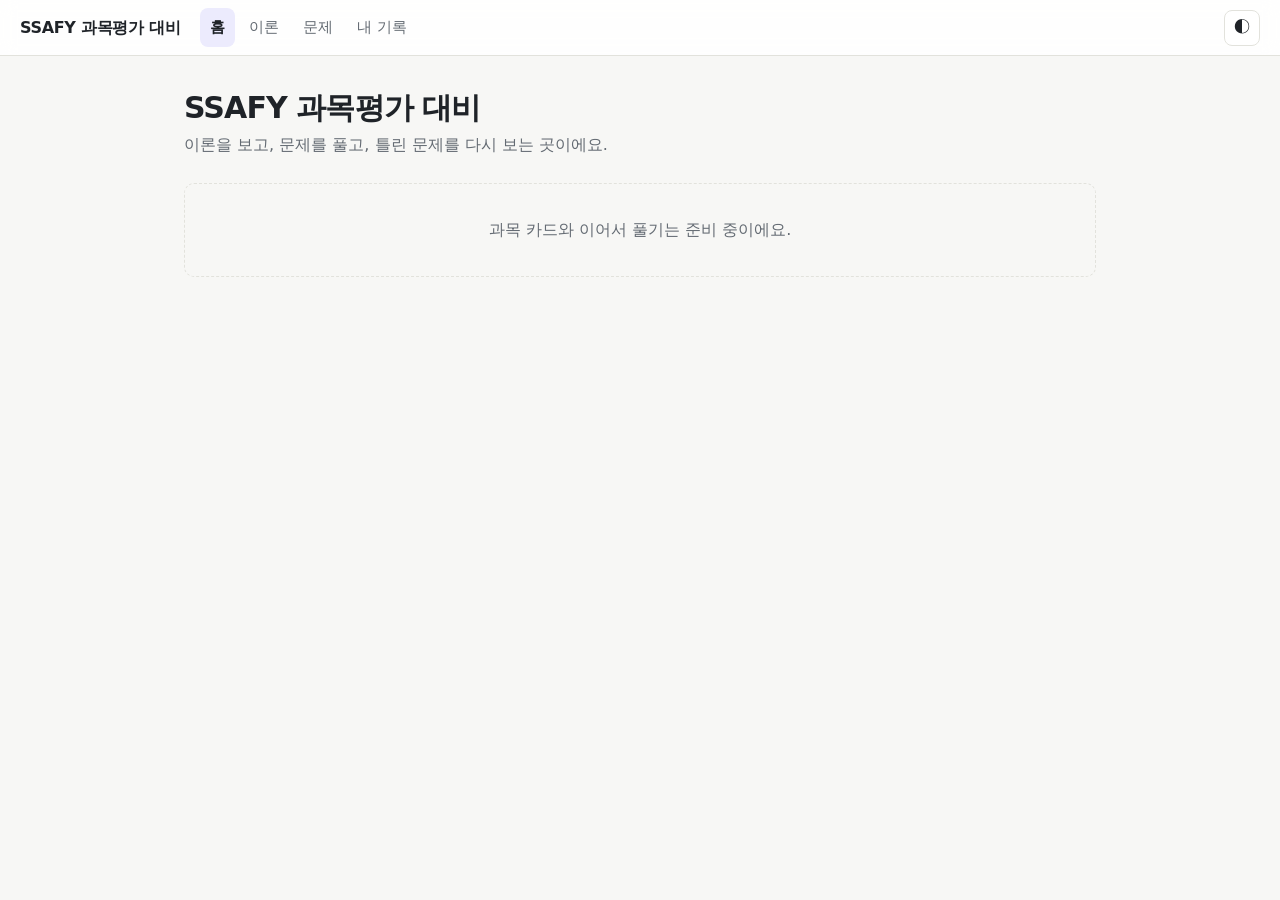
==== index.html @ febeb2d2 "M1 뼈대: 공통 레이아웃, 메뉴, 테마, 공개 점검 스크립트 - .gitignore, scripts/check-public.js (공개 금지 규칙 점검) - css/style.c" ====
<!doctype html>
<html lang="ko">
  <head>
    <meta charset="utf-8" />
    <meta name="viewport" content="width=device-width, initial-scale=1" />
    <title>SSAFY 과목평가 대비</title>
    <link rel="stylesheet" href="./css/style.css" />
    <script type="module" src="./js/app.js"></script>
  </head>
  <body data-page="home">
    <header id="topbar" class="topbar"></header>
    <main class="container">
      <div class="page-head">
        <h1>SSAFY 과목평가 대비</h1>
        <p>이론을 보고, 문제를 풀고, 틀린 문제를 다시 보는 곳이에요.</p>
      </div>
      <div class="empty">과목 카드와 이어서 풀기는 준비 중이에요.</div>
    </main>
  </body>
</html>
---- css/style.css ----
/* =========================================================
   공통 스타일
   색은 모두 :root 의 변수(토큰)로 정의 → 다크 모드에서는 변수만 바꾼다.
   다크 모드: OS 설정(prefers-color-scheme) + 수동 전환(data-theme) 둘 다 지원
   ========================================================= */
:root {
  --bg: #f7f7f5;
  --surface: #ffffff;
  --surface-2: #f0f0ec;
  --text: #1f2328;
  --muted: #646b73;
  --border: #e2e2dc;
  --accent: #5b4bd6;
  --accent-soft: #ecebfd;
  --on-accent: #ffffff;
  --green: #1a7f4b;
  --green-soft: #e3f5ea;
  --red: #c4323c;
  --red-soft: #fdeaea;
  --yellow: #8a6100;
  --yellow-soft: #fdf3d6;
  --code-bg: #1e1f29;
  --code-text: #e6e6ef;
  --code-mark: rgba(255, 214, 102, 0.14);
  --shadow: 0 1px 2px rgba(0, 0, 0, 0.04), 0 4px 16px rgba(0, 0, 0, 0.04);
  --radius: 10px;
  --font: "Pretendard", "Apple SD Gothic Neo", "Malgun Gothic", system-ui, sans-serif;
  --mono: "D2Coding", "JetBrains Mono", Consolas, "Courier New", monospace;
  color-scheme: light;
}

@media (prefers-color-scheme: dark) {
  :root:not([data-theme="light"]) {
    --bg: #15161a;
    --surface: #1d1f24;
    --surface-2: #26282e;
    --text: #e6e7ea;
    --muted: #9aa0a8;
    --border: #33363d;
    --accent: #a497ff;
    --accent-soft: #2b2853;
    --on-accent: #15161a;
    --green: #5fd394;
    --green-soft: #183527;
    --red: #ff7d86;
    --red-soft: #3c1e22;
    --yellow: #f1c45c;
    --yellow-soft: #3a3016;
    --code-bg: #111216;
    --shadow: none;
    color-scheme: dark;
  }
}
:root[data-theme="dark"] {
  --bg: #15161a;
  --surface: #1d1f24;
  --surface-2: #26282e;
  --text: #e6e7ea;
  --muted: #9aa0a8;
  --border: #33363d;
  --accent: #a497ff;
  --accent-soft: #2b2853;
  --on-accent: #15161a;
  --green: #5fd394;
  --green-soft: #183527;
  --red: #ff7d86;
  --red-soft: #3c1e22;
  --yellow: #f1c45c;
  --yellow-soft: #3a3016;
  --code-bg: #111216;
  --shadow: none;
  color-scheme: dark;
}

* {
  box-sizing: border-box;
}

body {
  margin: 0;
  background: var(--bg);
  color: var(--text);
  font-family: var(--font);
  font-size: 16px;
  line-height: 1.75;
  word-break: keep-all;
  overflow-wrap: break-word;
}

a {
  color: var(--accent);
}

:focus-visible {
  outline: 2px solid var(--accent);
  outline-offset: 2px;
}

code {
  font-family: var(--mono);
  font-size: 0.88em;
  padding: 0.1em 0.4em;
  border-radius: 5px;
  background: var(--surface-2);
  border: 1px solid var(--border);
}

kbd {
  font-family: var(--mono);
  font-size: 0.82em;
  padding: 0.1em 0.45em;
  border: 1px solid var(--border);
  border-bottom-width: 2px;
  border-radius: 5px;
  background: var(--surface);
}

/* ---------- 상단 메뉴 ---------- */
.topbar {
  position: sticky;
  top: 0;
  z-index: 10;
  display: flex;
  align-items: center;
  gap: 20px;
  height: 56px;
  padding: 0 20px;
  background: color-mix(in srgb, var(--surface) 88%, transparent);
  backdrop-filter: blur(8px);
  border-bottom: 1px solid var(--border);
}

.brand {
  flex-shrink: 0;
  font-weight: 800;
  color: var(--text);
  text-decoration: none;
  letter-spacing: -0.02em;
}

.topnav {
  display: flex;
  gap: 4px;
  min-width: 0;
  overflow-x: auto;
  scrollbar-width: none;
}

.topnav a {
  flex-shrink: 0;
  padding: 6px 10px;
  border-radius: 8px;
  color: var(--muted);
  font-size: 15px;
  text-decoration: none;
  white-space: nowrap;
}

.topnav a:hover {
  background: var(--surface-2);
  color: var(--text);
}

.topnav a.active {
  background: var(--accent-soft);
  color: var(--text);
  font-weight: 600;
}

.theme-btn {
  margin-left: auto;
  flex-shrink: 0;
  width: 36px;
  height: 36px;
  border: 1px solid var(--border);
  border-radius: 8px;
  background: var(--surface);
  color: var(--text);
  cursor: pointer;
  font-size: 16px;
}

/* ---------- 본문 ---------- */
.container {
  max-width: 960px;
  margin: 0 auto;
  padding: 32px 24px 80px;
}

.page-head {
  margin-bottom: 24px;
}

.page-head h1 {
  margin: 0 0 4px;
  font-size: 30px;
  line-height: 1.3;
  letter-spacing: -0.03em;
}

.page-head p {
  margin: 0;
  color: var(--muted);
}

.section {
  margin-top: 40px;
}

.section h2 {
  margin: 0 0 12px;
  font-size: 20px;
  letter-spacing: -0.02em;
}

.muted {
  color: var(--muted);
}

/* ---------- 카드 ---------- */
.grid {
  display: grid;
  grid-template-columns: repeat(auto-fill, minmax(260px, 1fr));
  gap: 16px;
}

.card {
  padding: 20px;
  border: 1px solid var(--border);
  border-radius: var(--radius);
  background: var(--surface);
  box-shadow: var(--shadow);
}

.card h3 {
  margin: 0 0 4px;
  font-size: 18px;
}

.card p {
  margin: 0;
}

.card .actions {
  display: flex;
  flex-wrap: wrap;
  gap: 8px;
  margin-top: 16px;
}

/* 아직 내용이 없는 영역 */
.empty {
  padding: 32px 20px;
  border: 1px dashed var(--border);
  border-radius: var(--radius);
  color: var(--muted);
  text-align: center;
}

/* ---------- 버튼 ---------- */
.btn {
  display: inline-flex;
  align-items: center;
  justify-content: center;
  gap: 6px;
  padding: 8px 14px;
  border: 1px solid var(--border);
  border-radius: 8px;
  background: var(--surface);
  color: var(--text);
  font: inherit;
  font-size: 14px;
  font-weight: 600;
  text-decoration: none;
  cursor: pointer;
}

.btn:hover {
  border-color: var(--accent);
}

.btn.primary {
  background: var(--accent);
  border-color: var(--accent);
  color: var(--on-accent);
}

.btn:disabled {
  opacity: 0.5;
  cursor: not-allowed;
}

/* ---------- 강조 상자 ---------- */
.note,
.tip,
.warn,
.error {
  margin: 20px 0;
  padding: 14px 18px;
  border-radius: var(--radius);
  border-left: 4px solid;
}

.note {
  background: var(--accent-soft);
  border-color: var(--accent);
}

.tip {
  background: var(--green-soft);
  border-color: var(--green);
}

.warn {
  background: var(--yellow-soft);
  border-color: var(--yellow);
}

.error {
  background: var(--red-soft);
  border-color: var(--red);
}

.note > :first-child,
.tip > :first-child,
.warn > :first-child,
.error > :first-child {
  margin-top: 0;
}

.note > :last-child,
.tip > :last-child,
.warn > :last-child,
.error > :last-child {
  margin-bottom: 0;
}

.tag {
  display: inline-block;
  padding: 0 8px;
  border-radius: 999px;
  background: var(--accent-soft);
  color: var(--accent);
  font-size: 12px;
  font-weight: 700;
  vertical-align: middle;
}

/* ---------- 코드 블록 (render.js 가 만든다) ---------- */
.code-block {
  margin: 16px 0;
  border-radius: var(--radius);
  overflow: hidden;
  background: var(--code-bg);
  color: var(--code-text);
  border: 1px solid var(--border);
}

.code-block figcaption {
  display: flex;
  align-items: center;
  justify-content: space-between;
  padding: 6px 12px;
  font-size: 12px;
  background: rgba(255, 255, 255, 0.05);
  color: #a9abb8;
  font-family: var(--mono);
}

.code-block .copy {
  border: 0;
  background: transparent;
  color: #a9abb8;
  font: inherit;
  cursor: pointer;
}

.code-block .copy:hover {
  color: #fff;
}

.code-block pre {
  margin: 0;
  padding: 10px 0;
  overflow-x: auto;
  font-family: var(--mono);
  font-size: 13.5px;
  line-height: 1.65;
}

.code-block code {
  padding: 0;
  border: 0;
  background: none;
  font-size: inherit;
}

.line {
  display: block;
  padding-right: 16px;
  white-space: pre;
}

.ln {
  display: inline-block;
  width: 3.2em;
  padding-right: 1em;
  text-align: right;
  color: #5c5f70;
  user-select: none;
}

.line.mark {
  background: var(--code-mark);
  box-shadow: inset 3px 0 0 #ffd666;
}

.t-com {
  color: #7f8496;
  font-style: italic;
}
.t-str {
  color: #a5d6a7;
}
.t-key {
  color: #c792ea;
}
.t-num {
  color: #f78c6c;
}
.t-fn {
  color: #82aaff;
}
.t-tag {
  color: #f07178;
}
.t-attr {
  color: #ffcb6b;
}
.t-sel {
  color: #ffcb6b;
}
.t-prop {
  color: #89ddff;
}
.t-val {
  color: #c3e88d;
}

/* ---------- 반응형 ---------- */
@media (max-width: 720px) {
  .container {
    padding: 20px 16px 60px;
  }
  .page-head h1 {
    font-size: 24px;
  }
  .topbar {
    gap: 8px;
    padding: 0 12px;
  }
  .brand {
    display: none;
  }
  .grid {
    grid-template-columns: minmax(0, 1fr);
  }
}
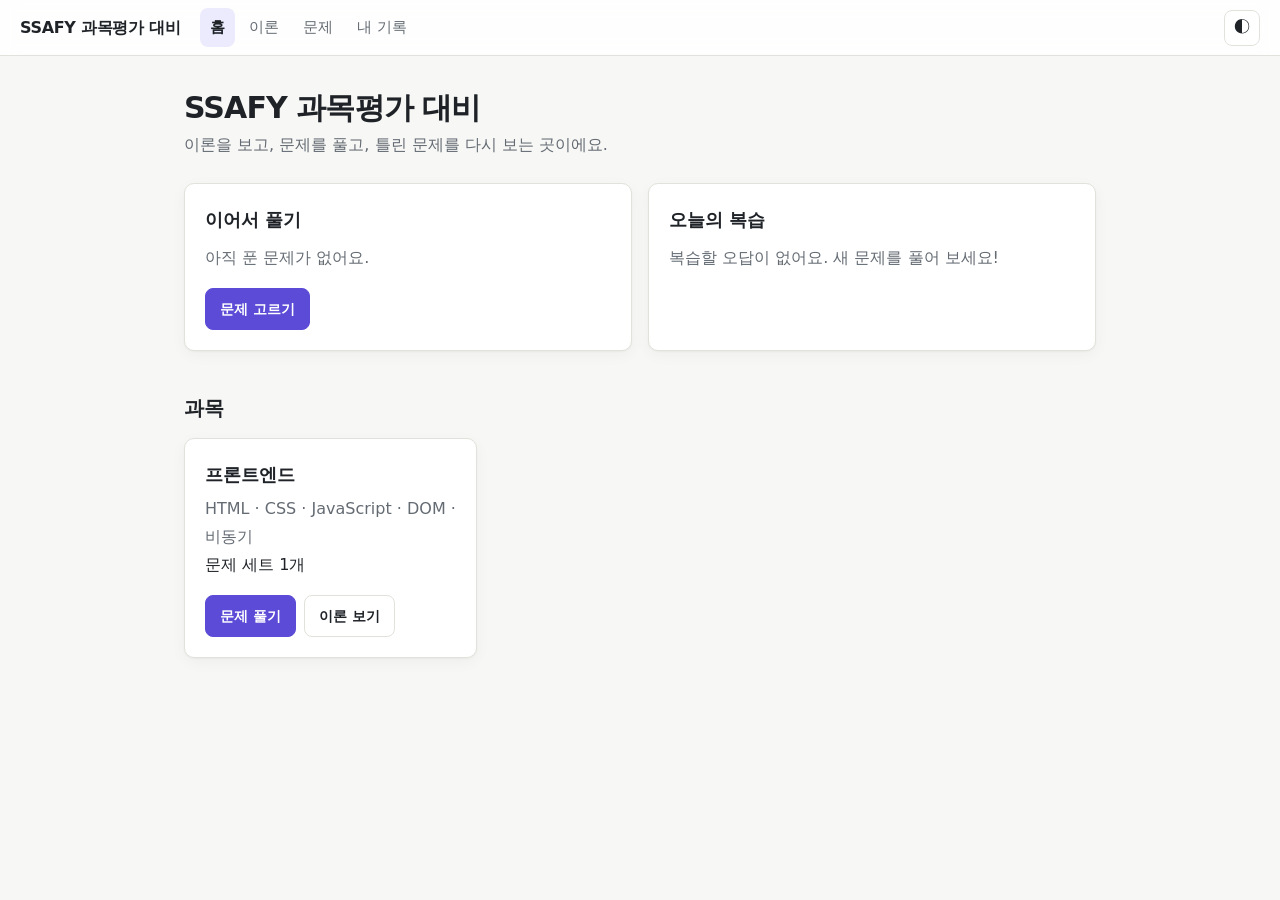
==== commit dde90528: "M5 개인 페이지: 진행률, 오답 노트, 단원별 정답률, 내보내기/가져오기 - 내 기록: 세트별 진행률·점수, 오답 노트(복습 완료 체크), 단원별 정답률, 북마크 - 기록 내보내" ====
--- a/index.html
+++ b/index.html
@@ -6,6 +6,7 @@
     <title>SSAFY 과목평가 대비</title>
     <link rel="stylesheet" href="./css/style.css" />
     <script type="module" src="./js/app.js"></script>
+    <script type="module" src="./js/pages/home.js"></script>
   </head>
   <body data-page="home">
     <header id="topbar" class="topbar"></header>
@@ -14,7 +15,9 @@
         <h1>SSAFY 과목평가 대비</h1>
         <p>이론을 보고, 문제를 풀고, 틀린 문제를 다시 보는 곳이에요.</p>
       </div>
-      <div class="empty">과목 카드와 이어서 풀기는 준비 중이에요.</div>
+      <div id="home-root">
+        <p class="empty">불러오는 중이에요…</p>
+      </div>
     </main>
   </body>
 </html>
--- a/css/style.css
+++ b/css/style.css
@@ -346,6 +346,95 @@
   vertical-align: middle;
 }
 
+/* ---------- 필터 칩 ---------- */
+.filters {
+  display: grid;
+  gap: 8px;
+  margin-bottom: 20px;
+}
+
+.chips {
+  display: flex;
+  flex-wrap: wrap;
+  gap: 6px;
+}
+
+.chip {
+  padding: 4px 12px;
+  border: 1px solid var(--border);
+  border-radius: 999px;
+  background: var(--surface);
+  color: var(--muted);
+  font: inherit;
+  font-size: 14px;
+  cursor: pointer;
+}
+
+.chip:hover {
+  color: var(--text);
+  border-color: var(--accent);
+}
+
+.chip[aria-pressed="true"],
+.chip[aria-current="page"] {
+  background: var(--accent-soft);
+  border-color: var(--accent);
+  color: var(--text);
+  font-weight: 600;
+}
+
+/* ---------- 문제 세트 카드 ---------- */
+.set-card {
+  display: flex;
+  flex-direction: column;
+}
+
+.set-card .set-meta {
+  display: flex;
+  flex-wrap: wrap;
+  align-items: center;
+  gap: 6px;
+  color: var(--muted);
+  font-size: 13px;
+}
+
+.set-card .set-status {
+  display: flex;
+  flex-wrap: wrap;
+  justify-content: space-between;
+  gap: 4px 12px;
+  margin-top: 12px;
+  font-size: 14px;
+}
+
+.set-card .actions {
+  margin-top: auto;
+  padding-top: 16px;
+}
+
+.tag-private {
+  background: var(--yellow-soft);
+  color: var(--yellow);
+}
+
+.progress {
+  height: 6px;
+  margin-top: 6px;
+  border-radius: 999px;
+  background: var(--surface-2);
+  overflow: hidden;
+}
+
+.progress span {
+  display: block;
+  height: 100%;
+  background: var(--accent);
+}
+
+.grid > .empty {
+  grid-column: 1 / -1;
+}
+
 /* ---------- 코드 블록 (render.js 가 만든다) ---------- */
 .code-block {
   margin: 16px 0;
@@ -466,3 +555,815 @@
     grid-template-columns: minmax(0, 1fr);
   }
 }
+
+/* =========================================================
+   문제 풀기 (pages/solve.html)
+   ========================================================= */
+.sr-only {
+  position: absolute;
+  width: 1px;
+  height: 1px;
+  overflow: hidden;
+  clip: rect(0 0 0 0);
+  white-space: nowrap;
+}
+
+.eyebrow {
+  margin: 0;
+  font-size: 14px;
+  color: var(--muted);
+}
+
+.solve-title {
+  margin-bottom: 12px;
+}
+
+.btn.small {
+  padding: 4px 10px;
+  font-size: 13px;
+}
+
+.solve-layout {
+  display: grid;
+  grid-template-columns: minmax(0, 1fr) 220px;
+  gap: 24px;
+  margin-top: 20px;
+  align-items: start;
+}
+
+/* ---------- 번호 패널 ---------- */
+.qpanel {
+  position: sticky;
+  top: 72px;
+  padding: 16px;
+  border: 1px solid var(--border);
+  border-radius: var(--radius);
+  background: var(--surface);
+}
+
+.qpanel-title {
+  margin: 0 0 8px;
+  font-size: 13px;
+  font-weight: 700;
+  color: var(--muted);
+}
+
+.qnums {
+  display: grid;
+  grid-template-columns: repeat(auto-fill, minmax(34px, 1fr));
+  gap: 6px;
+}
+
+.qnum {
+  position: relative;
+  height: 34px;
+  padding: 0;
+  border: 1px solid var(--border);
+  border-radius: 6px;
+  background: var(--surface);
+  color: var(--text);
+  font: inherit;
+  font-size: 13px;
+  cursor: pointer;
+}
+
+.qnum:hover {
+  border-color: var(--accent);
+}
+
+.qnum[aria-current="true"] {
+  outline: 2px solid var(--accent);
+  outline-offset: 1px;
+  font-weight: 700;
+}
+
+.qnum.is-correct,
+.dot.is-correct {
+  background: var(--green-soft);
+  border-color: var(--green);
+}
+
+.qnum.is-wrong,
+.dot.is-wrong {
+  background: var(--red-soft);
+  border-color: var(--red);
+}
+
+.qnum.is-draft,
+.dot.is-draft {
+  background: var(--yellow-soft);
+  border-color: var(--yellow);
+}
+
+.qnum.is-marked::after {
+  content: "★";
+  position: absolute;
+  top: -7px;
+  right: -4px;
+  color: var(--yellow);
+  font-size: 12px;
+  line-height: 1;
+}
+
+.qpanel-legend {
+  display: flex;
+  flex-wrap: wrap;
+  gap: 2px 10px;
+  margin: 12px 0;
+  font-size: 12px;
+  color: var(--muted);
+}
+
+.qpanel-legend > span {
+  white-space: nowrap;
+}
+
+.dot {
+  display: inline-block;
+  width: 10px;
+  height: 10px;
+  margin-right: 4px;
+  border: 1px solid var(--border);
+  border-radius: 3px;
+  vertical-align: -1px;
+}
+
+.qpanel-legend .star {
+  margin-right: 3px;
+  color: var(--yellow);
+}
+
+/* ---------- 문항 카드 ---------- */
+.question-head {
+  display: flex;
+  align-items: center;
+  justify-content: space-between;
+  gap: 12px;
+}
+
+.question-head h2 {
+  margin: 0;
+  font-size: 16px;
+}
+
+.question-head h2:focus {
+  outline: none;
+}
+
+.qbadge {
+  display: inline-block;
+  padding: 0 8px;
+  border-radius: 6px;
+  background: var(--accent);
+  color: var(--on-accent);
+  font-size: 14px;
+}
+
+.qtype {
+  color: var(--muted);
+  font-size: 14px;
+  font-weight: 600;
+}
+
+.bookmark {
+  width: 36px;
+  height: 36px;
+  border: 1px solid var(--border);
+  border-radius: 8px;
+  background: var(--surface);
+  color: var(--muted);
+  font-size: 18px;
+  cursor: pointer;
+}
+
+.bookmark[aria-pressed="true"] {
+  color: var(--yellow);
+  border-color: var(--yellow);
+  background: var(--yellow-soft);
+}
+
+.question-text {
+  margin: 12px 0;
+  font-size: 17px;
+  font-weight: 600;
+}
+
+.question-text p,
+.feedback p,
+.model p {
+  margin: 0 0 8px;
+}
+
+.answer-area {
+  margin-top: 16px;
+}
+
+.hint {
+  margin: 8px 0;
+  font-size: 13px;
+  color: var(--muted);
+}
+
+/* 객관식 보기 */
+.options {
+  display: grid;
+  gap: 8px;
+  margin: 0 0 12px;
+  padding: 0;
+  list-style: none;
+}
+
+.option {
+  display: flex;
+  align-items: flex-start;
+  gap: 10px;
+  width: 100%;
+  padding: 10px 14px;
+  border: 1px solid var(--border);
+  border-radius: 8px;
+  background: var(--surface);
+  color: var(--text);
+  font: inherit;
+  text-align: left;
+  cursor: pointer;
+}
+
+.option:hover:not([aria-disabled="true"]) {
+  border-color: var(--accent);
+}
+
+.option[aria-disabled="true"] {
+  cursor: default;
+}
+
+.option .opt-num {
+  flex-shrink: 0;
+  width: 24px;
+  height: 24px;
+  margin-top: 2px;
+  border-radius: 50%;
+  background: var(--surface-2);
+  font-size: 13px;
+  font-weight: 700;
+  line-height: 24px;
+  text-align: center;
+}
+
+.option .opt-text {
+  min-width: 0;
+}
+
+.option.is-picked {
+  border-color: var(--accent);
+  background: var(--accent-soft);
+}
+
+.option.is-picked .opt-num {
+  background: var(--accent);
+  color: var(--on-accent);
+}
+
+.option.is-answer {
+  border-color: var(--green);
+  background: var(--green-soft);
+}
+
+.option.is-answer .opt-num {
+  background: var(--green);
+  color: var(--surface);
+}
+
+.option.is-picked[aria-disabled="true"]:not(.is-answer) {
+  border-color: var(--red);
+  background: var(--red-soft);
+}
+
+.option.is-picked[aria-disabled="true"]:not(.is-answer) .opt-num {
+  background: var(--red);
+  color: var(--surface);
+}
+
+/* 주관식 */
+.short-form {
+  display: flex;
+  gap: 8px;
+}
+
+.short-form input,
+.exam-short,
+.essay-input {
+  flex: 1;
+  min-width: 0;
+  padding: 8px 12px;
+  border: 1px solid var(--border);
+  border-radius: 8px;
+  background: var(--bg);
+  color: var(--text);
+  font: inherit;
+}
+
+.short-form input:focus,
+.exam-short:focus,
+.essay-input:focus {
+  border-color: var(--accent);
+  outline: none;
+}
+
+/* 서술형 */
+.essay-label {
+  display: block;
+  margin-bottom: 4px;
+  font-size: 14px;
+  font-weight: 600;
+}
+
+.save-state {
+  margin-left: 6px;
+  color: var(--muted);
+  font-size: 12px;
+  font-weight: 400;
+}
+
+.essay-input {
+  display: block;
+  width: 100%;
+  margin-bottom: 12px;
+  line-height: 1.6;
+  resize: vertical;
+}
+
+.model,
+.rubric {
+  margin: 12px 0;
+  padding: 14px 16px;
+  border-radius: 8px;
+  background: var(--surface-2);
+}
+
+.model-title {
+  margin: 0 0 6px !important;
+  font-size: 13px;
+  font-weight: 700;
+  color: var(--muted);
+}
+
+.checklist {
+  margin: 0;
+  padding: 0;
+  list-style: none;
+}
+
+.check {
+  display: flex;
+  gap: 8px;
+  padding: 4px 0;
+  cursor: pointer;
+}
+
+.check input {
+  flex-shrink: 0;
+  width: 18px;
+  height: 18px;
+  margin-top: 5px;
+  accent-color: var(--accent);
+}
+
+/* 채점 결과 */
+.feedback {
+  margin-top: 12px;
+  padding: 14px 16px;
+  border-radius: 8px;
+  border-left: 4px solid;
+}
+
+.feedback:focus {
+  outline: none;
+}
+
+.feedback.is-ok {
+  background: var(--green-soft);
+  border-color: var(--green);
+}
+
+.feedback.is-no {
+  background: var(--red-soft);
+  border-color: var(--red);
+}
+
+.feedback-title {
+  font-weight: 700;
+}
+
+.feedback.is-ok .feedback-title {
+  color: var(--green);
+}
+
+.feedback.is-no .feedback-title {
+  color: var(--red);
+}
+
+/* 이동 */
+.qnav {
+  display: flex;
+  align-items: center;
+  justify-content: space-between;
+  gap: 12px;
+  margin-top: 16px;
+}
+
+.kbd-hint {
+  margin: 12px 0 0;
+  font-size: 12px;
+  color: var(--muted);
+}
+
+/* 모드 탭 */
+.chip {
+  text-decoration: none;
+}
+
+.mode-tabs {
+  margin-bottom: 4px;
+}
+
+.solve-layout.single {
+  grid-template-columns: minmax(0, 1fr);
+}
+
+/* ---------- 시험 모드 ---------- */
+.exam-short {
+  display: block;
+  width: 100%;
+}
+
+.exam-bar {
+  position: sticky;
+  top: 56px;
+  z-index: 5;
+  display: flex;
+  flex-wrap: wrap;
+  align-items: center;
+  gap: 8px 16px;
+  margin-top: 16px;
+  padding: 10px 16px;
+  border: 1px solid var(--border);
+  border-radius: var(--radius);
+  background: var(--surface);
+  box-shadow: var(--shadow);
+}
+
+.exam-bar p {
+  margin: 0;
+}
+
+.exam-bar .btn {
+  margin-left: auto;
+}
+
+.timer strong {
+  font-family: var(--mono);
+  font-size: 20px;
+  font-variant-numeric: tabular-nums;
+}
+
+.timer.is-urgent strong {
+  color: var(--red);
+}
+
+.qnum.is-answered,
+.dot.is-answered {
+  background: var(--accent-soft);
+  border-color: var(--accent);
+}
+
+.intro h2 {
+  margin: 0 0 8px;
+  font-size: 20px;
+}
+
+.intro ul {
+  margin: 0;
+  padding-left: 1.2em;
+}
+
+/* ---------- 시험 결과 ---------- */
+.result-hero h2 {
+  margin: 0;
+  font-size: 16px;
+  color: var(--muted);
+}
+
+.result-hero h2:focus {
+  outline: none;
+}
+
+.score-big {
+  margin: 4px 0 !important;
+  font-size: 18px;
+}
+
+.score-big strong {
+  font-size: 44px;
+  letter-spacing: -0.03em;
+  color: var(--accent);
+}
+
+.warn-text {
+  color: var(--yellow);
+  font-weight: 600;
+}
+
+.note-text {
+  margin-top: 8px !important;
+  color: var(--accent);
+  font-weight: 600;
+}
+
+.small {
+  font-size: 13px;
+  font-weight: 400;
+}
+
+.table-wrap {
+  overflow-x: auto;
+}
+
+.stat-table {
+  width: 100%;
+  border-collapse: collapse;
+  font-size: 15px;
+}
+
+.stat-table th,
+.stat-table td {
+  padding: 8px 10px;
+  border-bottom: 1px solid var(--border);
+  text-align: left;
+  font-weight: 400;
+}
+
+.stat-table th {
+  width: 35%;
+}
+
+.stat-table td:nth-child(2) {
+  width: 30%;
+  white-space: nowrap;
+}
+
+.stat-table .progress {
+  margin: 0;
+}
+
+.pending-essay {
+  margin-bottom: 16px;
+}
+
+.pending-essay h3 {
+  margin: 0 0 8px;
+  font-size: 16px;
+}
+
+.my-answer {
+  margin: 12px 0;
+  padding: 14px 16px;
+  border: 1px dashed var(--border);
+  border-radius: 8px;
+}
+
+.my-answer p {
+  margin: 0 0 8px;
+}
+
+.wrong-list {
+  display: grid;
+  gap: 8px;
+  margin: 0;
+  padding: 0;
+  list-style: none;
+}
+
+.wrong-list a {
+  display: flex;
+  flex-wrap: wrap;
+  align-items: center;
+  gap: 4px 8px;
+  padding: 10px 14px;
+  border: 1px solid var(--border);
+  border-radius: 8px;
+  background: var(--surface);
+  color: var(--text);
+  text-decoration: none;
+}
+
+.wrong-list a:hover {
+  border-color: var(--accent);
+}
+
+.wrong-preview {
+  flex: 1 1 200px;
+  min-width: 0;
+  color: var(--muted);
+}
+
+@media (max-width: 860px) {
+  .solve-layout {
+    grid-template-columns: minmax(0, 1fr);
+  }
+  .qpanel {
+    position: static;
+  }
+}
+
+@media (max-width: 480px) {
+  .exam-bar {
+    flex-wrap: nowrap;
+    gap: 12px;
+    padding: 8px 12px;
+  }
+  .exam-bar .bar-label {
+    position: absolute;
+    width: 1px;
+    height: 1px;
+    overflow: hidden;
+    clip: rect(0 0 0 0);
+  }
+}
+
+@media (max-width: 720px) {
+  .kbd-hint {
+    display: none;
+  }
+  .question-text {
+    font-size: 16px;
+  }
+}
+
+/* =========================================================
+   홈 · 내 기록
+   ========================================================= */
+.home-grid {
+  display: grid;
+  grid-template-columns: repeat(auto-fit, minmax(280px, 1fr));
+  gap: 16px;
+}
+
+.home-card h2 {
+  margin: 0 0 8px;
+  font-size: 18px;
+}
+
+.big-number {
+  margin: 0 !important;
+}
+
+.big-number strong {
+  font-size: 40px;
+  color: var(--accent);
+  letter-spacing: -0.03em;
+}
+
+.link-list {
+  display: grid;
+  gap: 8px;
+  margin: 0;
+  padding: 0;
+  list-style: none;
+}
+
+.link-list a {
+  display: flex;
+  flex-wrap: wrap;
+  align-items: center;
+  gap: 4px 10px;
+  padding: 10px 14px;
+  border: 1px solid var(--border);
+  border-radius: 8px;
+  color: var(--text);
+  text-decoration: none;
+}
+
+.link-list a:hover {
+  border-color: var(--accent);
+}
+
+.link-list .progress {
+  flex-basis: 100%;
+  margin: 0;
+}
+
+.my-toc {
+  margin-bottom: 8px;
+}
+
+.score-list {
+  display: grid;
+  gap: 2px;
+  margin: 12px 0 0;
+  font-size: 14px;
+}
+
+.score-list div {
+  display: flex;
+  flex-wrap: wrap;
+  gap: 0 8px;
+}
+
+.score-list dt {
+  min-width: 5em;
+  color: var(--muted);
+}
+
+.score-list dd {
+  margin: 0;
+}
+
+.retry-links {
+  margin: 8px 0;
+}
+
+.note-list {
+  display: grid;
+  gap: 8px;
+  margin: 12px 0 0;
+  padding: 0;
+  list-style: none;
+}
+
+.note-item {
+  display: flex;
+  flex-wrap: wrap;
+  align-items: center;
+  gap: 8px 12px;
+  padding: 10px 14px;
+  border: 1px solid var(--border);
+  border-radius: 8px;
+  background: var(--surface);
+}
+
+.note-item > a {
+  display: flex;
+  flex: 1 1 260px;
+  flex-wrap: wrap;
+  align-items: center;
+  gap: 4px 8px;
+  min-width: 0;
+  color: var(--text);
+  text-decoration: none;
+}
+
+.note-item > a:hover .wrong-preview {
+  color: var(--text);
+  text-decoration: underline;
+}
+
+.note-item.is-reviewed {
+  opacity: 0.65;
+}
+
+.note-item.is-missing {
+  justify-content: space-between;
+}
+
+.review-check {
+  flex-shrink: 0;
+  font-size: 14px;
+}
+
+.review-check input {
+  margin-top: 3px;
+}
+
+.file-btn {
+  position: relative;
+}
+
+.file-btn input {
+  position: absolute;
+  inset: 0;
+  opacity: 0;
+  cursor: pointer;
+}
+
+.file-btn:focus-within {
+  outline: 2px solid var(--accent);
+  outline-offset: 2px;
+}
+
+.btn.danger {
+  color: var(--red);
+}
+
+.btn.danger:hover {
+  border-color: var(--red);
+}
+
+.data-msg {
+  margin: 8px 0 0 !important;
+  font-weight: 600;
+  color: var(--green);
+}
+
+.data-msg.is-error {
+  color: var(--red);
+}
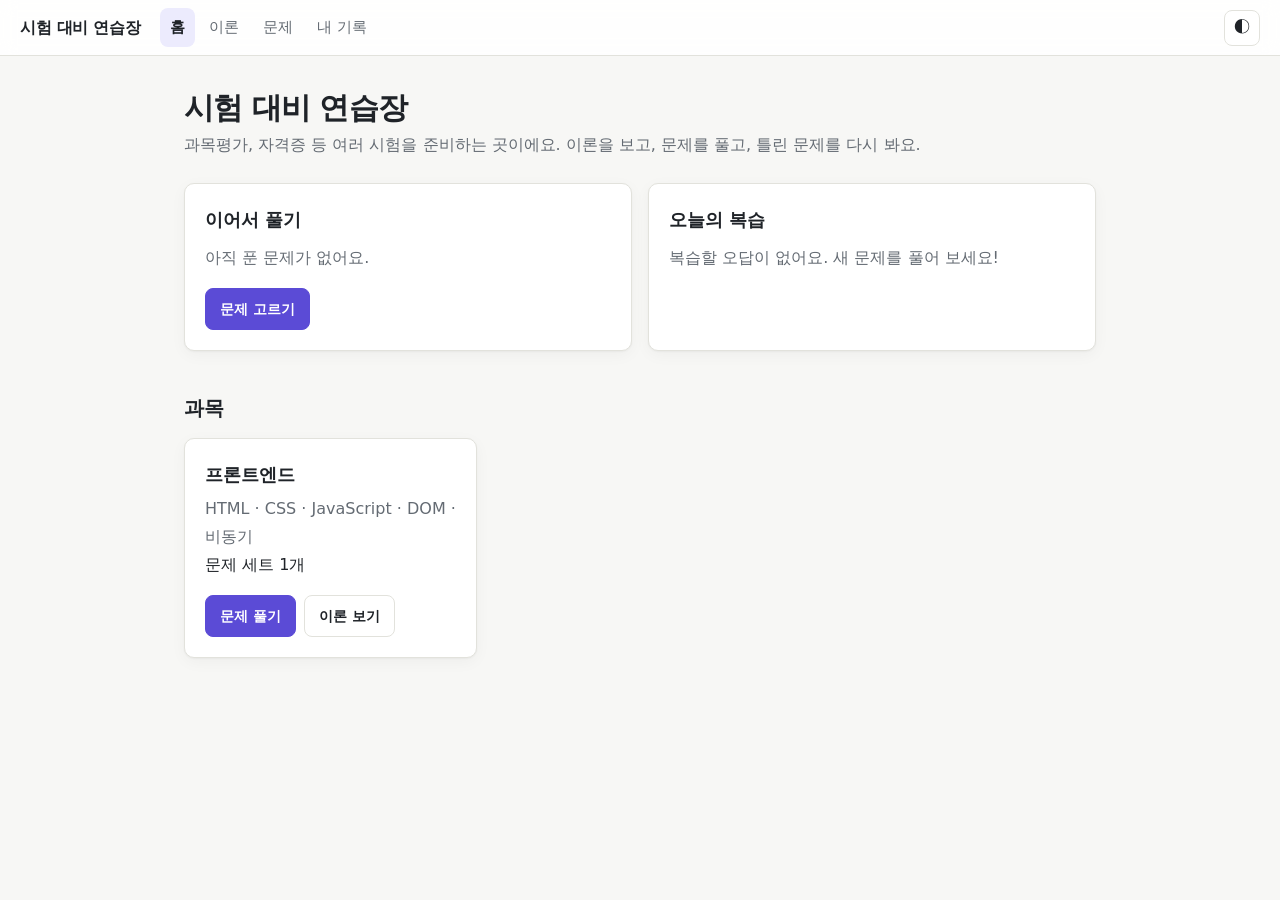
==== commit f737ecb0: "사이트 이름을 "시험 대비 연습장"으로 변경 - SSAFY 과목평가뿐 아니라 자격증 등 여러 시험을 대비하는 사이트로 이름과 소개 문구 변경 - 페이지 제목은 js/app.js 의" ====
--- a/index.html
+++ b/index.html
@@ -3,7 +3,7 @@
   <head>
     <meta charset="utf-8" />
     <meta name="viewport" content="width=device-width, initial-scale=1" />
-    <title>SSAFY 과목평가 대비</title>
+    <title>시험 대비 연습장</title>
     <link rel="stylesheet" href="./css/style.css" />
     <script type="module" src="./js/app.js"></script>
     <script type="module" src="./js/pages/home.js"></script>
@@ -12,8 +12,8 @@
     <header id="topbar" class="topbar"></header>
     <main class="container">
       <div class="page-head">
-        <h1>SSAFY 과목평가 대비</h1>
-        <p>이론을 보고, 문제를 풀고, 틀린 문제를 다시 보는 곳이에요.</p>
+        <h1>시험 대비 연습장</h1>
+        <p>과목평가, 자격증 등 여러 시험을 준비하는 곳이에요. 이론을 보고, 문제를 풀고, 틀린 문제를 다시 봐요.</p>
       </div>
       <div id="home-root">
         <p class="empty">불러오는 중이에요…</p>
--- a/css/style.css
+++ b/css/style.css
@@ -335,6 +335,12 @@
   margin-bottom: 0;
 }
 
+.box-title {
+  display: block;
+  margin-bottom: 4px;
+  font-weight: 700;
+}
+
 .tag {
   display: inline-block;
   padding: 0 8px;
@@ -1367,3 +1373,134 @@
 .data-msg.is-error {
   color: var(--red);
 }
+
+/* =========================================================
+   이론 (pages/theory.html)
+   ========================================================= */
+.container.wide {
+  max-width: 1120px;
+}
+
+.theory-layout {
+  display: grid;
+  grid-template-columns: 220px minmax(0, 1fr);
+  gap: 32px;
+  align-items: start;
+}
+
+.toc {
+  position: sticky;
+  top: 72px;
+  max-height: calc(100vh - 90px);
+  overflow-y: auto;
+  font-size: 14px;
+}
+
+.toc-box summary {
+  margin-bottom: 8px;
+  font-size: 13px;
+  font-weight: 700;
+  color: var(--muted);
+  cursor: pointer;
+}
+
+.toc ol {
+  margin: 0;
+  padding: 0;
+  list-style: none;
+  border-left: 2px solid var(--border);
+}
+
+.toc a {
+  display: block;
+  padding: 4px 0 4px 12px;
+  margin-left: -2px;
+  border-left: 2px solid transparent;
+  color: var(--muted);
+  text-decoration: none;
+  line-height: 1.4;
+}
+
+.toc a:hover {
+  color: var(--text);
+}
+
+.toc a.on {
+  border-left-color: var(--accent);
+  color: var(--text);
+  font-weight: 600;
+}
+
+.units {
+  display: grid;
+  gap: 20px;
+  min-width: 0;
+}
+
+.unit {
+  min-width: 0; /* 긴 코드 블록 때문에 카드가 화면보다 넓어지지 않게 */
+  scroll-margin-top: 72px;
+}
+
+.unit h2 {
+  margin: 0 0 12px;
+  font-size: 22px;
+  letter-spacing: -0.02em;
+}
+
+.unit h3 {
+  margin: 0 0 4px;
+  font-size: 14px;
+  color: var(--accent);
+}
+
+.unit-points ul,
+.unit .warn ul {
+  margin: 0;
+  padding-left: 1.2em;
+}
+
+.unit-points li + li,
+.unit .warn li + li {
+  margin-top: 4px;
+}
+
+.unit-body p {
+  margin: 12px 0;
+}
+
+.unit-foot {
+  display: flex;
+  flex-wrap: wrap;
+  align-items: center;
+  gap: 8px 16px;
+  margin-top: 16px;
+  padding-top: 16px;
+  border-top: 1px solid var(--border);
+}
+
+.btn[aria-disabled="true"] {
+  opacity: 0.6;
+  cursor: default;
+}
+
+@media (max-width: 860px) {
+  .theory-layout {
+    grid-template-columns: minmax(0, 1fr);
+    gap: 16px;
+  }
+  .toc {
+    position: static;
+    max-height: none;
+    padding: 12px 16px;
+    border: 1px solid var(--border);
+    border-radius: var(--radius);
+    background: var(--surface);
+  }
+  .toc-box summary {
+    margin-bottom: 0;
+  }
+  .toc-box[open] summary {
+    margin-bottom: 8px;
+  }
+}
